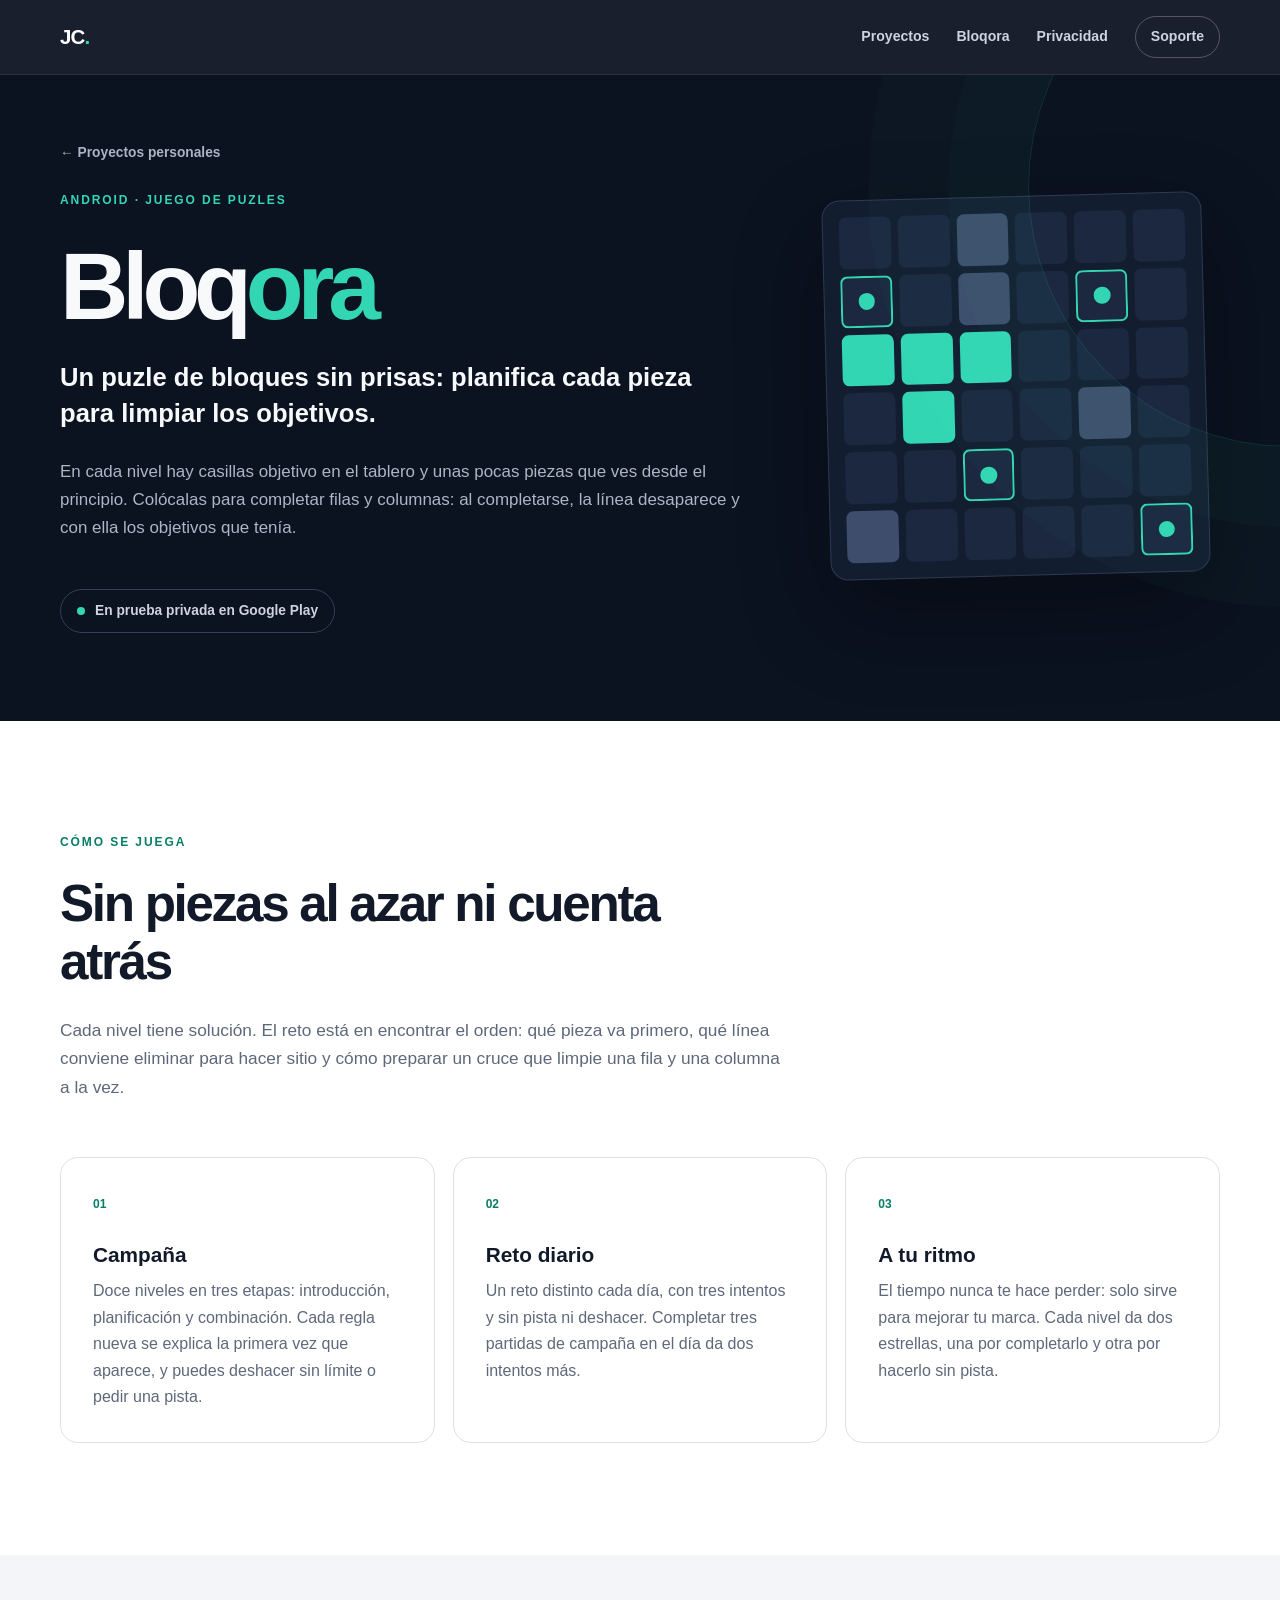
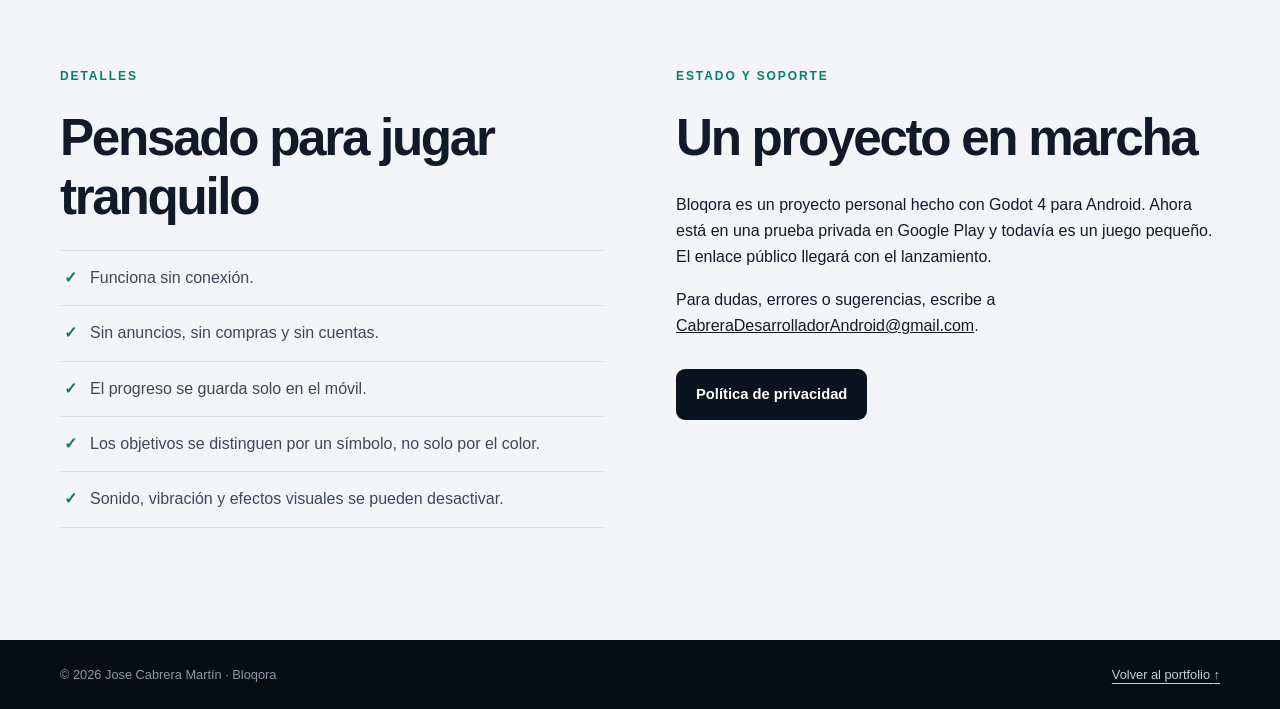
==== bloqora/index.html @ 0a5f4c03 "Añade Bloqora a proyectos personales con su página y política integradas Co-Authored-By: Claude Opus" ====
<!doctype html>
<html lang="es">
<head>
  <meta charset="utf-8">
  <meta name="viewport" content="width=device-width, initial-scale=1">
  <title>Bloqora · Puzle de bloques para Android</title>
  <meta name="description" content="Bloqora es un puzle de lógica con bloques para Android: coloca piezas, completa filas y columnas y elimina las casillas objetivo. Proyecto personal de Jose Cabrera Martín.">
  <meta name="theme-color" content="#0b1220">
  <meta property="og:type" content="website">
  <meta property="og:locale" content="es_ES">
  <meta property="og:title" content="Bloqora · Puzle de bloques para Android">
  <meta property="og:description" content="Coloca piezas, completa filas y columnas y elimina las casillas objetivo. Sin anuncios, sin compras y sin recogida de datos.">
  <meta property="og:url" content="https://jcabreramartin.github.io/bloqora/">
  <link rel="canonical" href="https://jcabreramartin.github.io/bloqora/">
  <link rel="stylesheet" href="../styles.css">
  <script src="../script.js" defer></script>
</head>
<body>
  <a class="skip-link" href="#contenido">Saltar al contenido</a>
  <header class="site-header">
    <div class="nav-wrap container">
      <a class="brand" href="../" aria-label="Ir al portfolio">JC<span aria-hidden="true">.</span></a>
      <button class="menu-toggle" type="button" aria-expanded="false" aria-controls="main-nav">
        <span class="sr-only">Abrir menú</span><span></span><span></span><span></span>
      </button>
      <nav id="main-nav" class="main-nav" aria-label="Navegación de Bloqora">
        <a href="../#proyectos">Proyectos</a><a href="./" aria-current="true">Bloqora</a><a href="privacidad.html">Privacidad</a><a class="nav-cta" href="#soporte">Soporte</a>
      </nav>
    </div>
  </header>

  <main id="contenido">
    <section class="hero section-dark game-hero">
      <div class="container hero-grid">
        <div class="hero-copy reveal">
          <a class="breadcrumb" href="../#proyectos">← Proyectos personales</a>
          <p class="eyebrow">Android · Juego de puzles</p>
          <h1>Bloq<span>ora</span></h1>
          <p class="headline">Un puzle de bloques sin prisas: planifica cada pieza para limpiar los objetivos.</p>
          <p class="hero-summary">En cada nivel hay casillas objetivo en el tablero y unas pocas piezas que ves desde el principio. Colócalas para completar filas y columnas: al completarse, la línea desaparece y con ella los objetivos que tenía.</p>
          <span class="game-status">En prueba privada en Google Play</span>
        </div>
        <div class="reveal" aria-hidden="true">
          <div class="game-board">
            <span></span><span></span><span class="b"></span><span></span><span></span><span></span>
            <span class="t"></span><span></span><span class="b"></span><span></span><span class="t"></span><span></span>
            <span class="p"></span><span class="p"></span><span class="p"></span><span></span><span></span><span></span>
            <span></span><span class="p"></span><span></span><span></span><span class="b"></span><span></span>
            <span></span><span></span><span class="t"></span><span></span><span></span><span></span>
            <span class="b"></span><span></span><span></span><span></span><span></span><span class="t"></span>
          </div>
        </div>
      </div>
    </section>

    <section id="juego" class="section">
      <div class="container"><div class="section-heading"><p class="eyebrow accent">Cómo se juega</p><h2>Sin piezas al azar ni cuenta atrás</h2><p>Cada nivel tiene solución. El reto está en encontrar el orden: qué pieza va primero, qué línea conviene eliminar para hacer sitio y cómo preparar un cruce que limpie una fila y una columna a la vez.</p></div>
        <div class="game-features">
          <article class="game-feature reveal"><span aria-hidden="true">01</span><h3>Campaña</h3><p>Doce niveles en tres etapas: introducción, planificación y combinación. Cada regla nueva se explica la primera vez que aparece, y puedes deshacer sin límite o pedir una pista.</p></article>
          <article class="game-feature reveal"><span aria-hidden="true">02</span><h3>Reto diario</h3><p>Un reto distinto cada día, con tres intentos y sin pista ni deshacer. Completar tres partidas de campaña en el día da dos intentos más.</p></article>
          <article class="game-feature reveal"><span aria-hidden="true">03</span><h3>A tu ritmo</h3><p>El tiempo nunca te hace perder: solo sirve para mejorar tu marca. Cada nivel da dos estrellas, una por completarlo y otra por hacerlo sin pista.</p></article>
        </div>
      </div>
    </section>

    <section id="soporte" class="section section-soft">
      <div class="container game-details">
        <div class="reveal">
          <p class="eyebrow accent">Detalles</p>
          <h2>Pensado para jugar tranquilo</h2>
          <ul class="check-list">
            <li>Funciona sin conexión.</li>
            <li>Sin anuncios, sin compras y sin cuentas.</li>
            <li>El progreso se guarda solo en el móvil.</li>
            <li>Los objetivos se distinguen por un símbolo, no solo por el color.</li>
            <li>Sonido, vibración y efectos visuales se pueden desactivar.</li>
          </ul>
        </div>
        <div class="reveal">
          <p class="eyebrow accent">Estado y soporte</p>
          <h2>Un proyecto en marcha</h2>
          <p>Bloqora es un proyecto personal hecho con Godot 4 para Android. Ahora está en una prueba privada en Google Play y todavía es un juego pequeño. El enlace público llegará con el lanzamiento.</p>
          <p>Para dudas, errores o sugerencias, escribe a <a href="mailto:CabreraDesarrolladorAndroid@gmail.com">CabreraDesarrolladorAndroid@gmail.com</a>.</p>
          <div class="game-links"><a class="button button-dark" href="privacidad.html">Política de privacidad</a></div>
        </div>
      </div>
    </section>
  </main>
  <footer><div class="container"><p>© <span id="year">2026</span> Jose Cabrera Martín · Bloqora</p><a href="../">Volver al portfolio <span aria-hidden="true">↑</span></a></div></footer>
</body>
</html>
---- styles.css ----
:root{--ink:#121a2a;--navy:#0b1220;--navy-2:#111b2e;--paper:#fff;--soft:#f3f5f8;--muted:#5e687a;--line:#dce1e8;--accent:#33d6b3;--accent-dark:#087e68;--max:1160px;--radius:18px;--shadow:0 24px 70px rgba(17,26,42,.11)}
*{box-sizing:border-box}html{scroll-behavior:smooth;scroll-padding-top:84px}body{margin:0;color:var(--ink);background:var(--paper);font-family:Inter,ui-sans-serif,-apple-system,BlinkMacSystemFont,"Segoe UI",sans-serif;line-height:1.65;-webkit-font-smoothing:antialiased}a{color:inherit}button,a{-webkit-tap-highlight-color:transparent}.container{width:min(calc(100% - 40px),var(--max));margin-inline:auto}.skip-link{position:fixed;top:8px;left:8px;z-index:1000;padding:10px 14px;background:var(--accent);color:var(--navy);font-weight:800;transform:translateY(-150%)}.skip-link:focus{transform:none}.sr-only{position:absolute;width:1px;height:1px;padding:0;margin:-1px;overflow:hidden;clip:rect(0,0,0,0);white-space:nowrap;border:0}:focus-visible{outline:3px solid var(--accent);outline-offset:4px;border-radius:3px}
.site-header{position:sticky;top:0;z-index:100;background:rgba(11,18,32,.94);backdrop-filter:blur(16px);border-bottom:1px solid rgba(255,255,255,.08)}.nav-wrap{height:74px;display:flex;align-items:center;justify-content:space-between}.brand{font-size:1.28rem;font-weight:900;letter-spacing:-.04em;text-decoration:none;color:#fff}.brand span{color:var(--accent)}.main-nav{display:flex;align-items:center;gap:27px}.main-nav a{color:#cdd4df;font-size:.88rem;font-weight:650;text-decoration:none;transition:color .2s}.main-nav a:hover,.main-nav a[aria-current=true]{color:#fff}.main-nav .nav-cta{border:1px solid rgba(255,255,255,.25);padding:8px 15px;border-radius:999px}.menu-toggle{display:none;background:none;border:0;padding:8px}.menu-toggle span:not(.sr-only){display:block;width:24px;height:2px;background:#fff;margin:5px}
.section{padding:112px 0}.section-dark{color:#f7f9fb;background:var(--navy)}.section-soft{background:var(--soft)}.eyebrow{text-transform:uppercase;letter-spacing:.16em;font-size:.75rem;font-weight:800;color:var(--accent);margin:0 0 22px}.eyebrow.accent{color:var(--accent-dark)}h1,h2,h3,h4,p{margin-top:0}h1,h2,h3,h4{line-height:1.14}h2{font-size:clamp(2rem,4vw,3.6rem);letter-spacing:-.045em;margin-bottom:24px}.section-heading{max-width:720px;margin-bottom:56px}.section-heading>p:last-child{color:var(--muted);font-size:1.08rem}.section-dark .section-heading>p:last-child{color:#aab4c4}
.hero{min-height:calc(100vh - 74px);display:grid;align-items:center;overflow:hidden;position:relative}.hero:after{content:"";position:absolute;width:520px;height:520px;border:1px solid rgba(51,214,179,.16);border-radius:50%;right:-270px;top:-150px;box-shadow:0 0 0 80px rgba(51,214,179,.025),0 0 0 160px rgba(51,214,179,.018)}.hero-grid{display:grid;grid-template-columns:1.25fr .75fr;gap:72px;align-items:center;padding-top:80px;padding-bottom:90px}.hero h1{font-size:clamp(3.5rem,7.4vw,6.8rem);letter-spacing:-.065em;margin:0 0 20px}.hero h1 span{color:var(--accent)}.headline{font-size:clamp(1.2rem,2vw,1.62rem);font-weight:620;line-height:1.4;max-width:760px}.hero-summary{color:#acb6c5;max-width:690px;font-size:1.06rem}.actions{display:flex;flex-wrap:wrap;gap:14px;align-items:center;margin-top:34px}.button{display:inline-flex;align-items:center;justify-content:center;padding:13px 20px;border-radius:9px;text-decoration:none;font-weight:750;font-size:.92rem;transition:transform .2s,background .2s}.button:hover{transform:translateY(-2px)}.button-primary{background:var(--accent);color:var(--navy)}.button-primary:hover{background:#6ee6cd}.button-secondary{border:1px solid #536075;color:#fff}.button-secondary:hover{background:#18243a}.text-link{margin-left:8px;color:#e0e5eb;text-underline-offset:4px}.code-mark{position:relative}.code-window{position:relative;background:#121d30;border:1px solid #2d3a51;border-radius:var(--radius);box-shadow:0 35px 90px rgba(0,0,0,.32);overflow:hidden;transform:rotate(1.5deg)}.window-dots{display:block;color:#536075;font-size:.6rem;letter-spacing:.45em;border-bottom:1px solid #29364a;padding:16px 20px}.code-window pre{margin:0;padding:36px 28px 44px;overflow:hidden;color:#dfe5ee;font:500 clamp(.74rem,1.1vw,.96rem)/1.8 ui-monospace,SFMono-Regular,Consolas,monospace}.code-window b{color:#d49cff}.code-window i{color:#7fc8ff;font-style:normal}.code-window em{color:#82e2ba;font-style:normal}.code-window strong{color:#ffbe76}.experience-badge{position:absolute;right:-26px;bottom:-46px;width:142px;height:142px;border-radius:50%;background:var(--accent);color:var(--navy);display:flex;align-items:center;justify-content:center;gap:8px;box-shadow:var(--shadow)}.experience-badge strong{font-size:3.2rem;line-height:1}.experience-badge span{font-size:.68rem;line-height:1.25;text-transform:uppercase;font-weight:900;letter-spacing:.06em}
.split-layout{display:grid;grid-template-columns:.95fr 1.05fr;gap:90px}.split-layout h2{font-size:clamp(2rem,3.4vw,3.25rem)}.prose{font-size:1.08rem;color:#444f60}.prose p{padding-bottom:22px;border-bottom:1px solid var(--line);margin-bottom:22px}.prose p:last-child{border:0}
.timeline-card{display:grid;grid-template-columns:280px 1fr;background:#fff;border:1px solid var(--line);border-radius:var(--radius);box-shadow:var(--shadow);overflow:hidden}.timeline-meta{padding:38px;background:var(--navy);color:#fff}.timeline-meta .date{color:var(--accent);font-size:.76rem;font-weight:850;letter-spacing:.08em;text-transform:uppercase}.timeline-meta h3{font-size:1.55rem;margin:22px 0 12px}.timeline-meta p{color:#9faabc;font-size:.9rem}.timeline-content{padding:48px}.role{display:grid;grid-template-columns:42px 1fr;gap:22px;padding-bottom:40px;margin-bottom:40px;border-bottom:1px solid var(--line)}.role:last-child{border:0;padding:0;margin:0}.role-number{color:var(--accent-dark);font-size:.75rem;font-weight:900}.role h4{font-size:1.3rem;margin-bottom:14px}.role p{color:var(--muted)}.achievement{display:flex;gap:14px;background:#ecfaf6;border-left:3px solid var(--accent-dark);padding:18px 20px;margin-top:22px}.achievement>span{font-weight:900;color:var(--accent-dark)}.achievement p{margin:0;color:#3e514d;font-size:.93rem}
.project-card{background:var(--soft);border:1px solid var(--line);border-radius:var(--radius);padding:clamp(28px,5vw,58px);box-shadow:var(--shadow)}.project-top{display:flex;justify-content:space-between;align-items:center}.project-label{font-size:.76rem;text-transform:uppercase;letter-spacing:.12em;color:var(--accent-dark);font-weight:850}.repo-mark{font:900 1.3rem ui-monospace,monospace;background:var(--navy);color:var(--accent);padding:10px 14px;border-radius:10px}.project-card h3{font-size:clamp(2rem,4vw,3.4rem);letter-spacing:-.04em;margin:32px 0 20px}.project-card>p{max-width:830px;color:var(--muted);font-size:1.08rem}.tags{display:flex;flex-wrap:wrap;list-style:none;padding:0;margin:30px 0;gap:9px}.tags li{background:#fff;border:1px solid var(--line);border-radius:999px;padding:7px 13px;font-size:.8rem;font-weight:700}.project-footer{border-top:1px solid var(--line);padding-top:28px;display:flex;align-items:center;justify-content:space-between;gap:25px}.project-footer p{font-size:.86rem;color:var(--muted);margin:0}.project-footer p span{color:var(--accent-dark);font-weight:900}.button-dark{background:var(--navy);color:#fff;white-space:nowrap}
.skills-section{background:var(--navy-2)}.skills-grid{display:grid;grid-template-columns:repeat(4,1fr);border-top:1px solid #344056;border-left:1px solid #344056}.skill-card{border-right:1px solid #344056;border-bottom:1px solid #344056;padding:30px;min-height:390px}.skill-index{font-size:.75rem;color:var(--accent);font-weight:900}.skill-card h3{font-size:1.35rem;margin:34px 0 8px}.skill-level{color:#8f9aae;font-size:.78rem;text-transform:uppercase;letter-spacing:.08em}.skill-card ul{list-style:none;margin:25px 0 0;padding:0}.skill-card li{padding:8px 0;border-bottom:1px solid #28354a;color:#dbe1e9;font-size:.94rem}.skill-card small{color:#8f9aae}.ai-note{max-width:900px;margin:36px 0 0;padding:22px 26px;border-left:3px solid var(--accent);background:#18253a;color:#b9c2cf}.ai-note strong{color:#fff}
.credentials-grid{display:grid;grid-template-columns:1.4fr 1fr .7fr;gap:18px}.credential{padding:32px;border:1px solid var(--line);border-radius:var(--radius);background:#fff}.credential>span{color:var(--accent-dark);font-size:.75rem;font-weight:900}.credential p{text-transform:uppercase;letter-spacing:.11em;font-size:.72rem;color:var(--muted);font-weight:800;margin:32px 0 10px}.credential h3{font-size:1.3rem;margin-bottom:18px}.credential strong{font-size:.86rem;color:var(--accent-dark)}
.contact{padding:100px 0}.contact-grid{display:grid;grid-template-columns:1fr 1fr;gap:90px;align-items:start}.contact h2{font-size:clamp(2.3rem,4.6vw,4.4rem)}.contact p{color:#aab4c4}.contact-links{border-top:1px solid #344056}.contact-links a{position:relative;display:block;padding:22px 45px 22px 0;border-bottom:1px solid #344056;text-decoration:none}.contact-links a:hover strong{color:var(--accent)}.contact-links span{display:block;color:#8e99ab;font-size:.72rem;text-transform:uppercase;letter-spacing:.1em}.contact-links strong{font-size:1.02rem;transition:color .2s}.contact-links i{position:absolute;right:4px;top:32px;color:var(--accent);font-style:normal;font-size:1.3rem}footer{background:#070c15;color:#8d97a7;padding:24px 0;font-size:.8rem}footer .container{display:flex;justify-content:space-between}footer p{margin:0}footer a{color:#c9d0da;text-underline-offset:4px}
.career-start{margin:0 0 38px;padding:0 0 30px;border-bottom:1px solid var(--line);color:var(--muted)}.career-start strong{color:var(--ink)}
.reveal{opacity:1;transform:none}.js .reveal{opacity:0;transform:translateY(18px);transition:opacity .65s ease,transform .65s ease}.js .reveal.visible{opacity:1;transform:none}
.project-list{display:grid;gap:28px}.repo-mark-game{font-size:1.5rem;line-height:1}
.breadcrumb{display:inline-block;color:#aab4c4;font-size:.86rem;font-weight:700;text-decoration:none;margin-bottom:26px}.breadcrumb:hover{color:#fff}
.game-hero{min-height:auto}.game-hero .hero-grid{padding-top:64px;padding-bottom:88px}.game-status{display:inline-flex;align-items:center;gap:10px;margin-top:30px;padding:10px 16px;border:1px solid #344056;border-radius:999px;color:#cdd4df;font-size:.86rem;font-weight:650}.game-status:before{content:"";width:8px;height:8px;border-radius:50%;background:var(--accent)}
.game-board{display:grid;grid-template-columns:repeat(6,1fr);gap:7px;width:min(100%,380px);aspect-ratio:1;margin-inline:auto;padding:16px;background:#121d30;border:1px solid #2d3a51;border-radius:var(--radius);box-shadow:0 35px 90px rgba(0,0,0,.32);transform:rotate(-1.5deg)}.game-board span{border-radius:7px;background:#1b2840}.game-board .b{background:#3d4d6b}.game-board .p{background:var(--accent)}.game-board .t{position:relative;box-shadow:inset 0 0 0 2px var(--accent)}.game-board .t:after{content:"";position:absolute;inset:34%;border-radius:50%;background:var(--accent)}
.game-features{display:grid;grid-template-columns:repeat(3,1fr);gap:18px}.game-feature{padding:32px;border:1px solid var(--line);border-radius:var(--radius);background:#fff}.game-feature>span{color:var(--accent-dark);font-size:.75rem;font-weight:900}.game-feature h3{font-size:1.3rem;margin:26px 0 12px}.game-feature p{color:var(--muted);margin:0}
.game-details{display:grid;grid-template-columns:1fr 1fr;gap:72px}.check-list{list-style:none;margin:0;padding:0;border-top:1px solid var(--line)}.check-list li{padding:14px 0 14px 30px;border-bottom:1px solid var(--line);position:relative;color:#3e4859}.check-list li:before{content:"✓";position:absolute;left:4px;color:var(--accent-dark);font-weight:900}.game-links{display:flex;flex-wrap:wrap;gap:14px;margin-top:30px}
.legal{max-width:780px}.legal h1{font-size:clamp(2.3rem,5vw,3.6rem);letter-spacing:-.045em;margin-bottom:10px}.legal .updated{color:var(--muted);margin-bottom:34px}.legal h2{font-size:1.3rem;letter-spacing:-.02em;margin:38px 0 12px;padding-top:26px;border-top:1px solid var(--line)}.legal p,.legal li{color:#3e4859}.legal a{color:var(--accent-dark);text-underline-offset:3px}.legal .summary{background:#ecfaf6;border-left:3px solid var(--accent-dark);padding:18px 20px;margin:0;color:#3e514d}.legal .breadcrumb{color:var(--accent-dark)}
@media(max-width:920px){.hero-grid,.split-layout,.contact-grid{grid-template-columns:1fr}.game-features{grid-template-columns:1fr}.game-details{grid-template-columns:1fr;gap:40px}.hero-grid{gap:60px}.code-mark{max-width:520px}.skills-grid{grid-template-columns:repeat(2,1fr)}.timeline-card{grid-template-columns:1fr}.timeline-meta{padding:30px}.credentials-grid{grid-template-columns:1fr 1fr}.credential:first-child{grid-column:1/-1}.contact-grid{gap:40px}}
@media(max-width:720px){.container{width:min(calc(100% - 28px),var(--max))}.section{padding:78px 0}.menu-toggle{display:block}.main-nav{position:absolute;top:74px;left:0;right:0;display:none;flex-direction:column;align-items:stretch;gap:0;padding:14px;background:var(--navy);border-bottom:1px solid #344056}.main-nav.open{display:flex}.main-nav a{padding:13px}.main-nav .nav-cta{border:0;padding:13px}.hero{min-height:auto}.hero-grid{padding-top:70px;padding-bottom:100px}.hero h1{font-size:clamp(3.1rem,17vw,5rem)}.actions{align-items:stretch}.button{width:100%}.text-link{margin:8px 0 0}.experience-badge{right:8px;width:122px;height:122px}.experience-badge strong{font-size:2.7rem}.timeline-content{padding:28px 22px}.role{grid-template-columns:28px 1fr;gap:10px}.project-footer{align-items:stretch;flex-direction:column}.skills-grid{grid-template-columns:1fr}.skill-card{min-height:auto}.credentials-grid{grid-template-columns:1fr}.credential:first-child{grid-column:auto}.contact-links strong{font-size:.88rem}footer .container{gap:20px;flex-direction:column}}
@media(prefers-reduced-motion:reduce){html{scroll-behavior:auto}*,*:before,*:after{animation-duration:.01ms!important;animation-iteration-count:1!important;transition-duration:.01ms!important}.js .reveal{opacity:1;transform:none}}
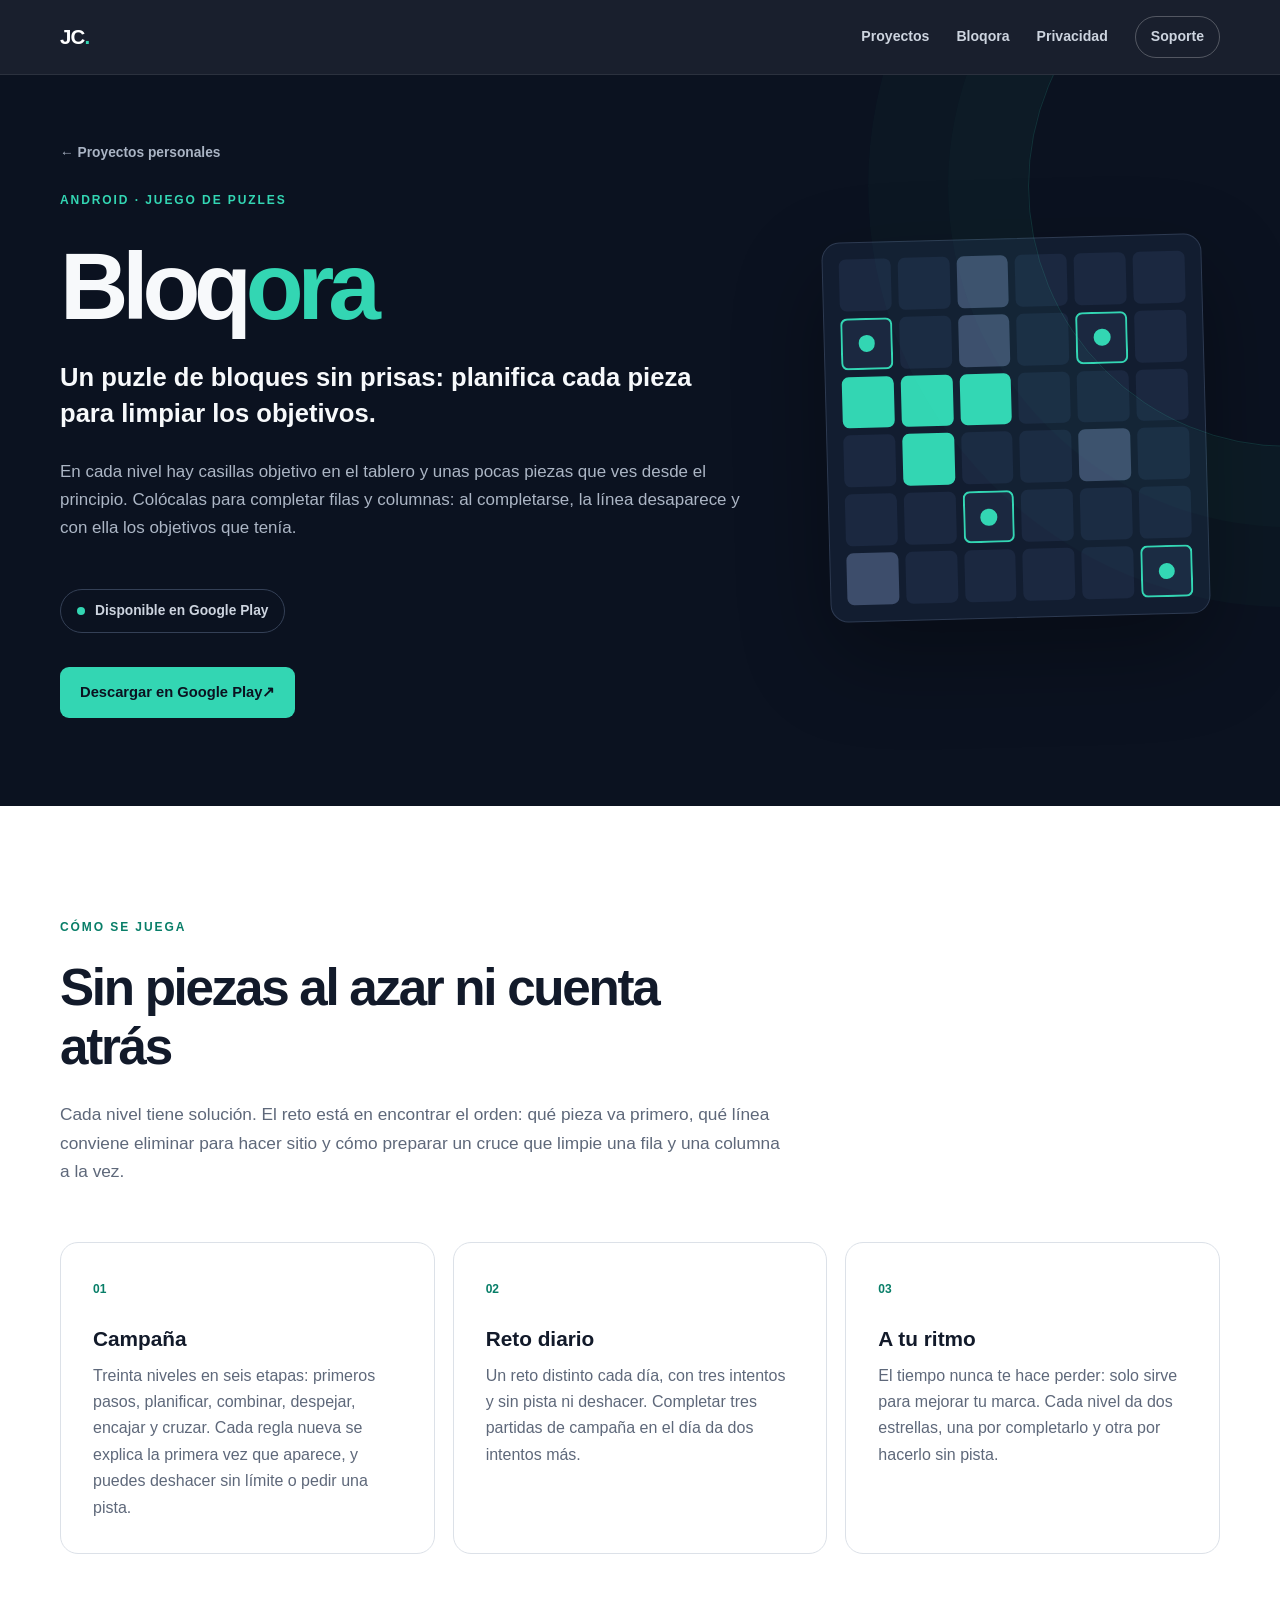
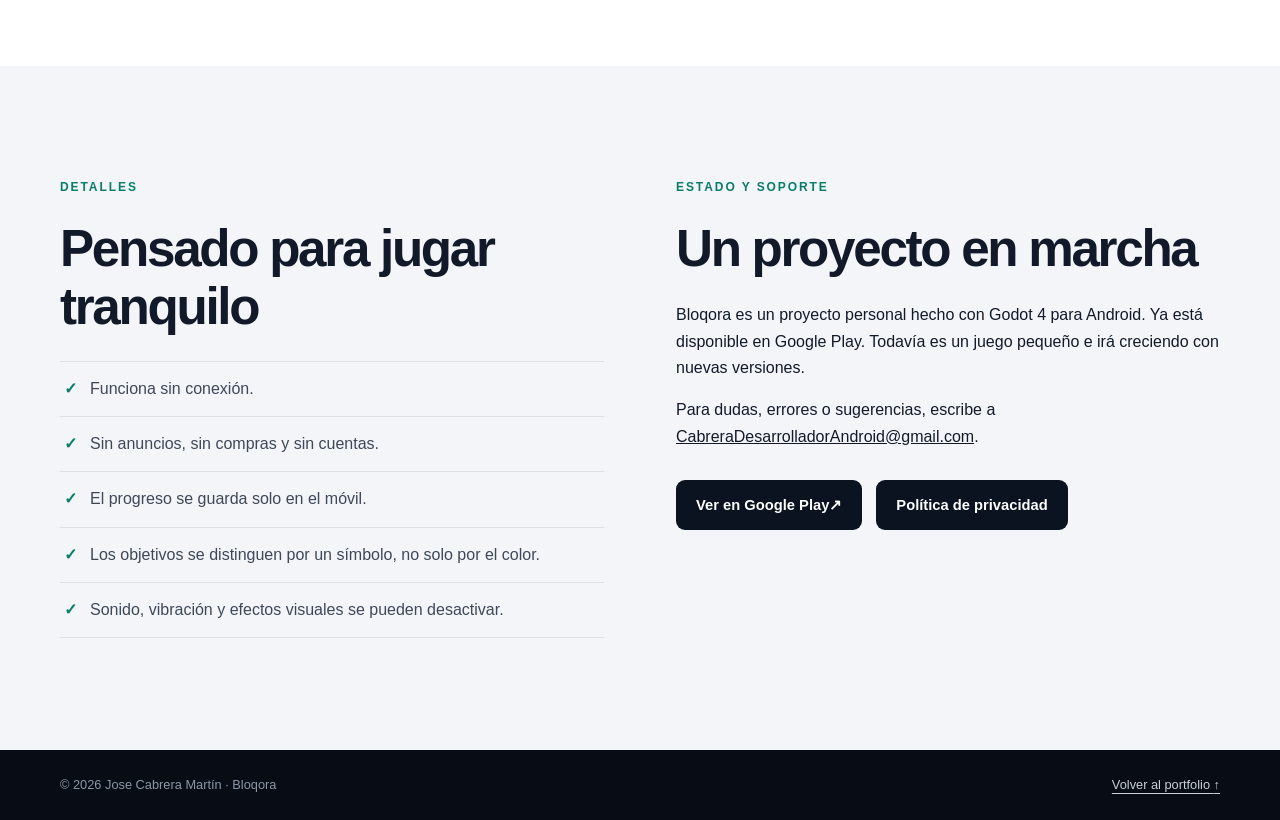
==== commit 09d8c02f: "Marca Bloqora como disponible en Google Play Cambia el estado de prueba privada a disponible, enlaza" ====
--- a/bloqora/index.html
+++ b/bloqora/index.html
@@ -38,7 +38,8 @@
           <h1>Bloq<span>ora</span></h1>
           <p class="headline">Un puzle de bloques sin prisas: planifica cada pieza para limpiar los objetivos.</p>
           <p class="hero-summary">En cada nivel hay casillas objetivo en el tablero y unas pocas piezas que ves desde el principio. Colócalas para completar filas y columnas: al completarse, la línea desaparece y con ella los objetivos que tenía.</p>
-          <span class="game-status">En prueba privada en Google Play</span>
+          <span class="game-status">Disponible en Google Play</span>
+          <div class="actions"><a class="button button-primary" href="https://play.google.com/store/apps/details?id=com.jcabreramartin.bloqora" target="_blank" rel="noopener noreferrer">Descargar en Google Play <span aria-hidden="true">↗</span></a></div>
         </div>
         <div class="reveal" aria-hidden="true">
           <div class="game-board">
@@ -56,7 +57,7 @@
     <section id="juego" class="section">
       <div class="container"><div class="section-heading"><p class="eyebrow accent">Cómo se juega</p><h2>Sin piezas al azar ni cuenta atrás</h2><p>Cada nivel tiene solución. El reto está en encontrar el orden: qué pieza va primero, qué línea conviene eliminar para hacer sitio y cómo preparar un cruce que limpie una fila y una columna a la vez.</p></div>
         <div class="game-features">
-          <article class="game-feature reveal"><span aria-hidden="true">01</span><h3>Campaña</h3><p>Doce niveles en tres etapas: introducción, planificación y combinación. Cada regla nueva se explica la primera vez que aparece, y puedes deshacer sin límite o pedir una pista.</p></article>
+          <article class="game-feature reveal"><span aria-hidden="true">01</span><h3>Campaña</h3><p>Treinta niveles en seis etapas: primeros pasos, planificar, combinar, despejar, encajar y cruzar. Cada regla nueva se explica la primera vez que aparece, y puedes deshacer sin límite o pedir una pista.</p></article>
           <article class="game-feature reveal"><span aria-hidden="true">02</span><h3>Reto diario</h3><p>Un reto distinto cada día, con tres intentos y sin pista ni deshacer. Completar tres partidas de campaña en el día da dos intentos más.</p></article>
           <article class="game-feature reveal"><span aria-hidden="true">03</span><h3>A tu ritmo</h3><p>El tiempo nunca te hace perder: solo sirve para mejorar tu marca. Cada nivel da dos estrellas, una por completarlo y otra por hacerlo sin pista.</p></article>
         </div>
@@ -79,9 +80,9 @@
         <div class="reveal">
           <p class="eyebrow accent">Estado y soporte</p>
           <h2>Un proyecto en marcha</h2>
-          <p>Bloqora es un proyecto personal hecho con Godot 4 para Android. Ahora está en una prueba privada en Google Play y todavía es un juego pequeño. El enlace público llegará con el lanzamiento.</p>
+          <p>Bloqora es un proyecto personal hecho con Godot 4 para Android. Ya está disponible en Google Play. Todavía es un juego pequeño e irá creciendo con nuevas versiones.</p>
           <p>Para dudas, errores o sugerencias, escribe a <a href="mailto:CabreraDesarrolladorAndroid@gmail.com">CabreraDesarrolladorAndroid@gmail.com</a>.</p>
-          <div class="game-links"><a class="button button-dark" href="privacidad.html">Política de privacidad</a></div>
+          <div class="game-links"><a class="button button-dark" href="https://play.google.com/store/apps/details?id=com.jcabreramartin.bloqora" target="_blank" rel="noopener noreferrer">Ver en Google Play <span aria-hidden="true">↗</span></a><a class="button button-dark" href="privacidad.html">Política de privacidad</a></div>
         </div>
       </div>
     </section>
--- a/styles.css
+++ b/styles.css
@@ -5,7 +5,7 @@
 .hero{min-height:calc(100vh - 74px);display:grid;align-items:center;overflow:hidden;position:relative}.hero:after{content:"";position:absolute;width:520px;height:520px;border:1px solid rgba(51,214,179,.16);border-radius:50%;right:-270px;top:-150px;box-shadow:0 0 0 80px rgba(51,214,179,.025),0 0 0 160px rgba(51,214,179,.018)}.hero-grid{display:grid;grid-template-columns:1.25fr .75fr;gap:72px;align-items:center;padding-top:80px;padding-bottom:90px}.hero h1{font-size:clamp(3.5rem,7.4vw,6.8rem);letter-spacing:-.065em;margin:0 0 20px}.hero h1 span{color:var(--accent)}.headline{font-size:clamp(1.2rem,2vw,1.62rem);font-weight:620;line-height:1.4;max-width:760px}.hero-summary{color:#acb6c5;max-width:690px;font-size:1.06rem}.actions{display:flex;flex-wrap:wrap;gap:14px;align-items:center;margin-top:34px}.button{display:inline-flex;align-items:center;justify-content:center;padding:13px 20px;border-radius:9px;text-decoration:none;font-weight:750;font-size:.92rem;transition:transform .2s,background .2s}.button:hover{transform:translateY(-2px)}.button-primary{background:var(--accent);color:var(--navy)}.button-primary:hover{background:#6ee6cd}.button-secondary{border:1px solid #536075;color:#fff}.button-secondary:hover{background:#18243a}.text-link{margin-left:8px;color:#e0e5eb;text-underline-offset:4px}.code-mark{position:relative}.code-window{position:relative;background:#121d30;border:1px solid #2d3a51;border-radius:var(--radius);box-shadow:0 35px 90px rgba(0,0,0,.32);overflow:hidden;transform:rotate(1.5deg)}.window-dots{display:block;color:#536075;font-size:.6rem;letter-spacing:.45em;border-bottom:1px solid #29364a;padding:16px 20px}.code-window pre{margin:0;padding:36px 28px 44px;overflow:hidden;color:#dfe5ee;font:500 clamp(.74rem,1.1vw,.96rem)/1.8 ui-monospace,SFMono-Regular,Consolas,monospace}.code-window b{color:#d49cff}.code-window i{color:#7fc8ff;font-style:normal}.code-window em{color:#82e2ba;font-style:normal}.code-window strong{color:#ffbe76}.experience-badge{position:absolute;right:-26px;bottom:-46px;width:142px;height:142px;border-radius:50%;background:var(--accent);color:var(--navy);display:flex;align-items:center;justify-content:center;gap:8px;box-shadow:var(--shadow)}.experience-badge strong{font-size:3.2rem;line-height:1}.experience-badge span{font-size:.68rem;line-height:1.25;text-transform:uppercase;font-weight:900;letter-spacing:.06em}
 .split-layout{display:grid;grid-template-columns:.95fr 1.05fr;gap:90px}.split-layout h2{font-size:clamp(2rem,3.4vw,3.25rem)}.prose{font-size:1.08rem;color:#444f60}.prose p{padding-bottom:22px;border-bottom:1px solid var(--line);margin-bottom:22px}.prose p:last-child{border:0}
 .timeline-card{display:grid;grid-template-columns:280px 1fr;background:#fff;border:1px solid var(--line);border-radius:var(--radius);box-shadow:var(--shadow);overflow:hidden}.timeline-meta{padding:38px;background:var(--navy);color:#fff}.timeline-meta .date{color:var(--accent);font-size:.76rem;font-weight:850;letter-spacing:.08em;text-transform:uppercase}.timeline-meta h3{font-size:1.55rem;margin:22px 0 12px}.timeline-meta p{color:#9faabc;font-size:.9rem}.timeline-content{padding:48px}.role{display:grid;grid-template-columns:42px 1fr;gap:22px;padding-bottom:40px;margin-bottom:40px;border-bottom:1px solid var(--line)}.role:last-child{border:0;padding:0;margin:0}.role-number{color:var(--accent-dark);font-size:.75rem;font-weight:900}.role h4{font-size:1.3rem;margin-bottom:14px}.role p{color:var(--muted)}.achievement{display:flex;gap:14px;background:#ecfaf6;border-left:3px solid var(--accent-dark);padding:18px 20px;margin-top:22px}.achievement>span{font-weight:900;color:var(--accent-dark)}.achievement p{margin:0;color:#3e514d;font-size:.93rem}
-.project-card{background:var(--soft);border:1px solid var(--line);border-radius:var(--radius);padding:clamp(28px,5vw,58px);box-shadow:var(--shadow)}.project-top{display:flex;justify-content:space-between;align-items:center}.project-label{font-size:.76rem;text-transform:uppercase;letter-spacing:.12em;color:var(--accent-dark);font-weight:850}.repo-mark{font:900 1.3rem ui-monospace,monospace;background:var(--navy);color:var(--accent);padding:10px 14px;border-radius:10px}.project-card h3{font-size:clamp(2rem,4vw,3.4rem);letter-spacing:-.04em;margin:32px 0 20px}.project-card>p{max-width:830px;color:var(--muted);font-size:1.08rem}.tags{display:flex;flex-wrap:wrap;list-style:none;padding:0;margin:30px 0;gap:9px}.tags li{background:#fff;border:1px solid var(--line);border-radius:999px;padding:7px 13px;font-size:.8rem;font-weight:700}.project-footer{border-top:1px solid var(--line);padding-top:28px;display:flex;align-items:center;justify-content:space-between;gap:25px}.project-footer p{font-size:.86rem;color:var(--muted);margin:0}.project-footer p span{color:var(--accent-dark);font-weight:900}.button-dark{background:var(--navy);color:#fff;white-space:nowrap}
+.project-card{background:var(--soft);border:1px solid var(--line);border-radius:var(--radius);padding:clamp(28px,5vw,58px);box-shadow:var(--shadow)}.project-top{display:flex;justify-content:space-between;align-items:center}.project-label{font-size:.76rem;text-transform:uppercase;letter-spacing:.12em;color:var(--accent-dark);font-weight:850}.repo-mark{font:900 1.3rem ui-monospace,monospace;background:var(--navy);color:var(--accent);padding:10px 14px;border-radius:10px}.project-card h3{font-size:clamp(2rem,4vw,3.4rem);letter-spacing:-.04em;margin:32px 0 20px}.project-card>p{max-width:830px;color:var(--muted);font-size:1.08rem}.tags{display:flex;flex-wrap:wrap;list-style:none;padding:0;margin:30px 0;gap:9px}.tags li{background:#fff;border:1px solid var(--line);border-radius:999px;padding:7px 13px;font-size:.8rem;font-weight:700}.project-footer{border-top:1px solid var(--line);padding-top:28px;display:flex;align-items:center;justify-content:space-between;gap:25px}.project-footer p{font-size:.86rem;color:var(--muted);margin:0}.project-footer p span{color:var(--accent-dark);font-weight:900}.button-dark{background:var(--navy);color:#fff;white-space:nowrap}.project-links{display:flex;flex-wrap:wrap;gap:12px;justify-content:flex-end}
 .skills-section{background:var(--navy-2)}.skills-grid{display:grid;grid-template-columns:repeat(4,1fr);border-top:1px solid #344056;border-left:1px solid #344056}.skill-card{border-right:1px solid #344056;border-bottom:1px solid #344056;padding:30px;min-height:390px}.skill-index{font-size:.75rem;color:var(--accent);font-weight:900}.skill-card h3{font-size:1.35rem;margin:34px 0 8px}.skill-level{color:#8f9aae;font-size:.78rem;text-transform:uppercase;letter-spacing:.08em}.skill-card ul{list-style:none;margin:25px 0 0;padding:0}.skill-card li{padding:8px 0;border-bottom:1px solid #28354a;color:#dbe1e9;font-size:.94rem}.skill-card small{color:#8f9aae}.ai-note{max-width:900px;margin:36px 0 0;padding:22px 26px;border-left:3px solid var(--accent);background:#18253a;color:#b9c2cf}.ai-note strong{color:#fff}
 .credentials-grid{display:grid;grid-template-columns:1.4fr 1fr .7fr;gap:18px}.credential{padding:32px;border:1px solid var(--line);border-radius:var(--radius);background:#fff}.credential>span{color:var(--accent-dark);font-size:.75rem;font-weight:900}.credential p{text-transform:uppercase;letter-spacing:.11em;font-size:.72rem;color:var(--muted);font-weight:800;margin:32px 0 10px}.credential h3{font-size:1.3rem;margin-bottom:18px}.credential strong{font-size:.86rem;color:var(--accent-dark)}
 .contact{padding:100px 0}.contact-grid{display:grid;grid-template-columns:1fr 1fr;gap:90px;align-items:start}.contact h2{font-size:clamp(2.3rem,4.6vw,4.4rem)}.contact p{color:#aab4c4}.contact-links{border-top:1px solid #344056}.contact-links a{position:relative;display:block;padding:22px 45px 22px 0;border-bottom:1px solid #344056;text-decoration:none}.contact-links a:hover strong{color:var(--accent)}.contact-links span{display:block;color:#8e99ab;font-size:.72rem;text-transform:uppercase;letter-spacing:.1em}.contact-links strong{font-size:1.02rem;transition:color .2s}.contact-links i{position:absolute;right:4px;top:32px;color:var(--accent);font-style:normal;font-size:1.3rem}footer{background:#070c15;color:#8d97a7;padding:24px 0;font-size:.8rem}footer .container{display:flex;justify-content:space-between}footer p{margin:0}footer a{color:#c9d0da;text-underline-offset:4px}
@@ -19,5 +19,5 @@
 .game-details{display:grid;grid-template-columns:1fr 1fr;gap:72px}.check-list{list-style:none;margin:0;padding:0;border-top:1px solid var(--line)}.check-list li{padding:14px 0 14px 30px;border-bottom:1px solid var(--line);position:relative;color:#3e4859}.check-list li:before{content:"✓";position:absolute;left:4px;color:var(--accent-dark);font-weight:900}.game-links{display:flex;flex-wrap:wrap;gap:14px;margin-top:30px}
 .legal{max-width:780px}.legal h1{font-size:clamp(2.3rem,5vw,3.6rem);letter-spacing:-.045em;margin-bottom:10px}.legal .updated{color:var(--muted);margin-bottom:34px}.legal h2{font-size:1.3rem;letter-spacing:-.02em;margin:38px 0 12px;padding-top:26px;border-top:1px solid var(--line)}.legal p,.legal li{color:#3e4859}.legal a{color:var(--accent-dark);text-underline-offset:3px}.legal .summary{background:#ecfaf6;border-left:3px solid var(--accent-dark);padding:18px 20px;margin:0;color:#3e514d}.legal .breadcrumb{color:var(--accent-dark)}
 @media(max-width:920px){.hero-grid,.split-layout,.contact-grid{grid-template-columns:1fr}.game-features{grid-template-columns:1fr}.game-details{grid-template-columns:1fr;gap:40px}.hero-grid{gap:60px}.code-mark{max-width:520px}.skills-grid{grid-template-columns:repeat(2,1fr)}.timeline-card{grid-template-columns:1fr}.timeline-meta{padding:30px}.credentials-grid{grid-template-columns:1fr 1fr}.credential:first-child{grid-column:1/-1}.contact-grid{gap:40px}}
-@media(max-width:720px){.container{width:min(calc(100% - 28px),var(--max))}.section{padding:78px 0}.menu-toggle{display:block}.main-nav{position:absolute;top:74px;left:0;right:0;display:none;flex-direction:column;align-items:stretch;gap:0;padding:14px;background:var(--navy);border-bottom:1px solid #344056}.main-nav.open{display:flex}.main-nav a{padding:13px}.main-nav .nav-cta{border:0;padding:13px}.hero{min-height:auto}.hero-grid{padding-top:70px;padding-bottom:100px}.hero h1{font-size:clamp(3.1rem,17vw,5rem)}.actions{align-items:stretch}.button{width:100%}.text-link{margin:8px 0 0}.experience-badge{right:8px;width:122px;height:122px}.experience-badge strong{font-size:2.7rem}.timeline-content{padding:28px 22px}.role{grid-template-columns:28px 1fr;gap:10px}.project-footer{align-items:stretch;flex-direction:column}.skills-grid{grid-template-columns:1fr}.skill-card{min-height:auto}.credentials-grid{grid-template-columns:1fr}.credential:first-child{grid-column:auto}.contact-links strong{font-size:.88rem}footer .container{gap:20px;flex-direction:column}}
+@media(max-width:720px){.container{width:min(calc(100% - 28px),var(--max))}.section{padding:78px 0}.menu-toggle{display:block}.main-nav{position:absolute;top:74px;left:0;right:0;display:none;flex-direction:column;align-items:stretch;gap:0;padding:14px;background:var(--navy);border-bottom:1px solid #344056}.main-nav.open{display:flex}.main-nav a{padding:13px}.main-nav .nav-cta{border:0;padding:13px}.hero{min-height:auto}.hero-grid{padding-top:70px;padding-bottom:100px}.hero h1{font-size:clamp(3.1rem,17vw,5rem)}.actions{align-items:stretch}.button{width:100%}.text-link{margin:8px 0 0}.experience-badge{right:8px;width:122px;height:122px}.experience-badge strong{font-size:2.7rem}.timeline-content{padding:28px 22px}.role{grid-template-columns:28px 1fr;gap:10px}.project-footer{align-items:stretch;flex-direction:column}.project-links{flex-direction:column}.skills-grid{grid-template-columns:1fr}.skill-card{min-height:auto}.credentials-grid{grid-template-columns:1fr}.credential:first-child{grid-column:auto}.contact-links strong{font-size:.88rem}footer .container{gap:20px;flex-direction:column}}
 @media(prefers-reduced-motion:reduce){html{scroll-behavior:auto}*,*:before,*:after{animation-duration:.01ms!important;animation-iteration-count:1!important;transition-duration:.01ms!important}.js .reveal{opacity:1;transform:none}}
